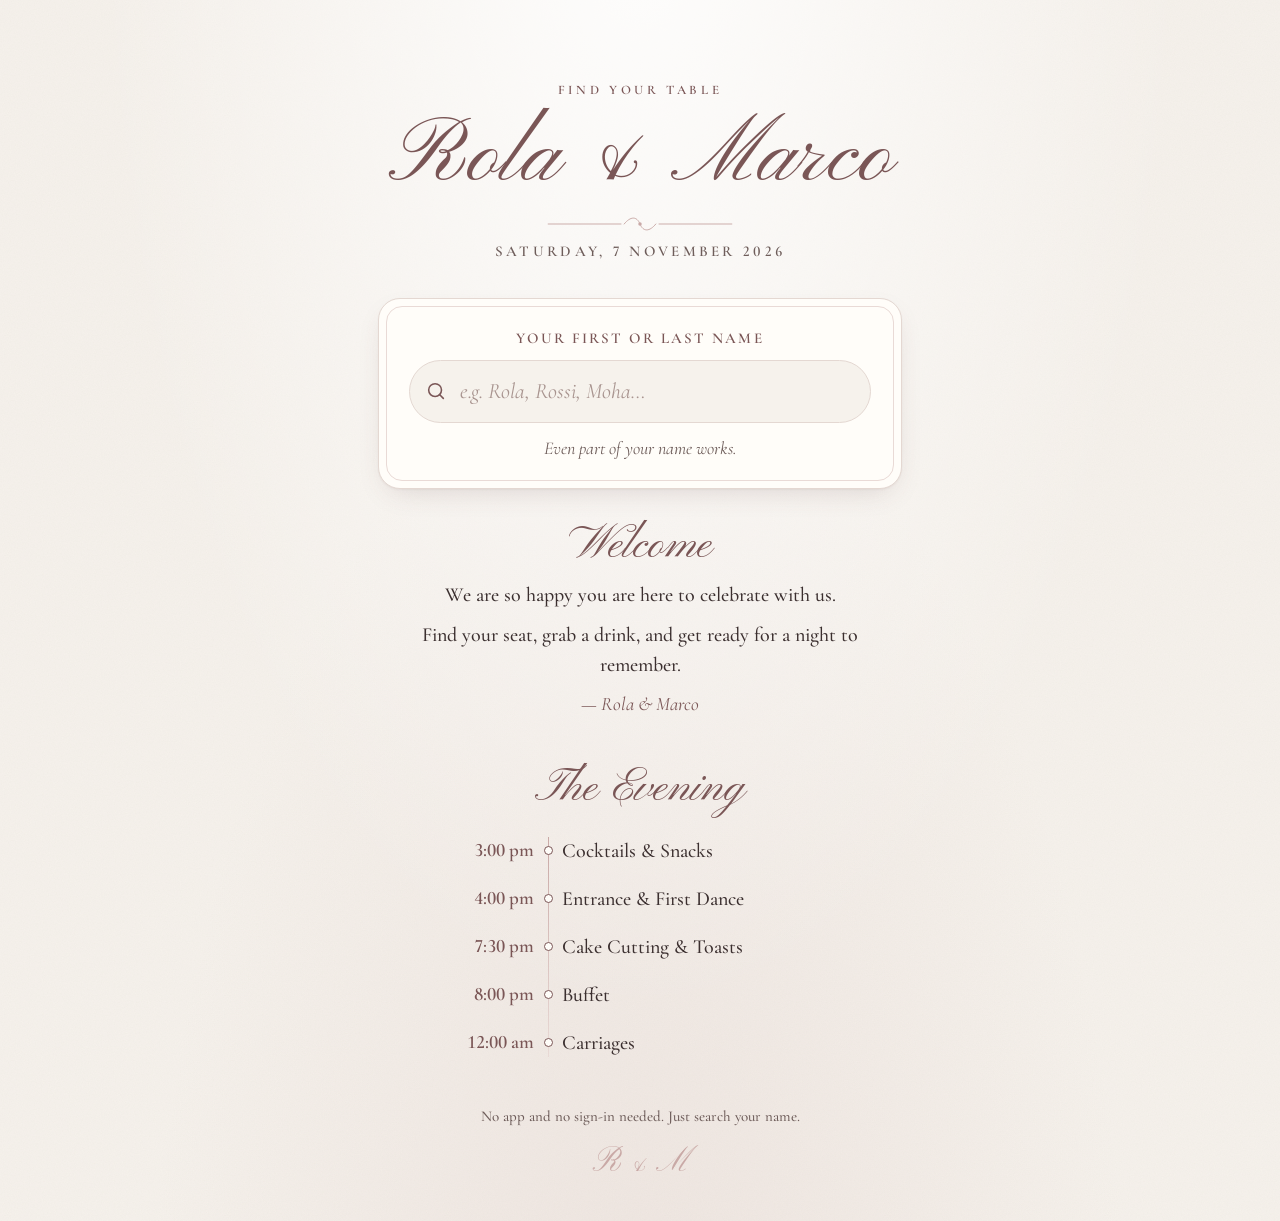
==== index.html @ c7ecb1b9 "find ur table page and skeleton" ====
<!doctype html>
<html lang="en">
<head>
  <meta charset="utf-8">
  <meta name="viewport" content="width=device-width, initial-scale=1, viewport-fit=cover">
  <meta name="robots" content="noindex, nofollow">
  <meta name="theme-color" content="#F6F2EC">
  <meta name="format-detection" content="telephone=no">
  <title>Rola &amp; Marco · Find your table</title>
  <meta name="description" content="Find your table at Rola &amp; Marco's wedding.">
  <link rel="icon" href="data:image/svg+xml,%3Csvg xmlns='http://www.w3.org/2000/svg' viewBox='0 0 64 64'%3E%3Ccircle cx='32' cy='32' r='30' fill='%23F6F2EC' stroke='%237A5656' stroke-width='2'/%3E%3Ctext x='32' y='42' font-family='Georgia,serif' font-size='26' font-style='italic' text-anchor='middle' fill='%237A5656'%3ER%26amp;M%3C/text%3E%3C/svg%3E">
  <link rel="preload" href="fonts/pinyon-script-latin-400-normal.woff2" as="font" type="font/woff2" crossorigin>
  <link rel="preload" href="fonts/cormorant-garamond-latin-500-normal.woff2" as="font" type="font/woff2" crossorigin>
  <link rel="stylesheet" href="style.css">
</head>
<body>
  <main class="page">

    <header class="hero">
      <p class="eyebrow">Find your table</p>
      <h1 class="couple" id="couple">Rola &amp; Marco</h1>
      <svg class="flourish" viewBox="0 0 240 24" aria-hidden="true">
        <path d="M4 12 H96" />
        <path d="M144 12 H236" />
        <path d="M100 12 C108 2, 116 2, 120 12 C124 22, 132 22, 140 12" />
        <circle cx="120" cy="12" r="2.2" />
      </svg>
      <p class="date" id="date">Saturday, 7 November 2026</p>
      <p class="venue" id="venue" hidden></p>
    </header>

    <section class="finder" aria-labelledby="finder-title">
      <h2 id="finder-title" class="visually-hidden">Search for your name</h2>

      <div id="remembered" class="remembered" hidden></div>

      <form class="search" role="search" autocomplete="off" onsubmit="return false">
        <label for="q" class="search-label">Your first or last name</label>
        <div class="search-field">
          <svg class="search-icon" viewBox="0 0 24 24" aria-hidden="true"><circle cx="11" cy="11" r="7"/><path d="M20 20l-4.2-4.2"/></svg>
          <input id="q" name="q" type="search"
                 placeholder="e.g. Rola, Rossi, Moha…"
                 autocomplete="off" autocorrect="off" autocapitalize="words"
                 spellcheck="false" enterkeyhint="search" maxlength="60"
                 aria-describedby="status" aria-controls="results">
          <button type="button" class="clear" id="clear" aria-label="Clear search" hidden>
            <svg viewBox="0 0 24 24" aria-hidden="true"><path d="M6 6l12 12M18 6L6 18"/></svg>
          </button>
        </div>
      </form>

      <p id="status" class="status" aria-live="polite">Even part of your name works.</p>
      <div id="results" class="results"></div>
    </section>

    <section class="panel welcome" id="welcome" hidden>
      <h2 class="panel-title" id="welcome-title">Welcome</h2>
      <div class="welcome-text" id="welcome-text"></div>
      <p class="signature" id="welcome-signature"></p>
      <ul class="info-chips" id="welcome-extras"></ul>
    </section>

    <section class="panel schedule" id="schedule" hidden>
      <h2 class="panel-title" id="schedule-title">The Evening</h2>
      <ol class="timeline" id="timeline"></ol>
    </section>

    <footer class="foot">
      <p>No app and no sign-in needed. Just search your name.</p>
      <p class="monogram" aria-hidden="true">R <span>&amp;</span> M</p>
    </footer>
  </main>

  <noscript>
    <p class="noscript">Please enable JavaScript to search, or ask at the welcome desk for your table.</p>
  </noscript>

  <script src="config.js"></script>
  <script src="app.js" defer></script>
</body>
</html>
---- style.css ----
/* ───────── Fonts (self-hosted, work without Google) ───────── */
@font-face { font-family: "Pinyon Script"; font-style: normal; font-weight: 400; font-display: swap;
  src: url("fonts/pinyon-script-latin-400-normal.woff2") format("woff2"); }

@font-face { font-family: "Cormorant Garamond"; font-style: normal; font-weight: 400; font-display: swap;
  src: url("fonts/cormorant-garamond-latin-400-normal.woff2") format("woff2");
  unicode-range: U+0000-00FF, U+0131, U+0152-0153, U+02BB-02BC, U+02C6, U+02DA, U+02DC, U+2000-206F, U+20AC, U+2122, U+2191, U+2193, U+2212, U+2215, U+FEFF, U+FFFD; }
@font-face { font-family: "Cormorant Garamond"; font-style: normal; font-weight: 400; font-display: swap;
  src: url("fonts/cormorant-garamond-latin-ext-400-normal.woff2") format("woff2");
  unicode-range: U+0100-02AF, U+0304, U+0308, U+0329, U+1E00-1E9F, U+1EF2-1EFF, U+2020, U+20A0-20AB, U+20AD-20C0, U+2113, U+2C60-2C7F, U+A720-A7FF; }
@font-face { font-family: "Cormorant Garamond"; font-style: normal; font-weight: 500; font-display: swap;
  src: url("fonts/cormorant-garamond-latin-500-normal.woff2") format("woff2");
  unicode-range: U+0000-00FF, U+0131, U+0152-0153, U+02BB-02BC, U+02C6, U+02DA, U+02DC, U+2000-206F, U+20AC, U+2122, U+2191, U+2193, U+2212, U+2215, U+FEFF, U+FFFD; }
@font-face { font-family: "Cormorant Garamond"; font-style: normal; font-weight: 500; font-display: swap;
  src: url("fonts/cormorant-garamond-latin-ext-500-normal.woff2") format("woff2");
  unicode-range: U+0100-02AF, U+0304, U+0308, U+0329, U+1E00-1E9F, U+1EF2-1EFF, U+2020, U+20A0-20AB, U+20AD-20C0, U+2113, U+2C60-2C7F, U+A720-A7FF; }
@font-face { font-family: "Cormorant Garamond"; font-style: normal; font-weight: 600; font-display: swap;
  src: url("fonts/cormorant-garamond-latin-600-normal.woff2") format("woff2");
  unicode-range: U+0000-00FF, U+0131, U+0152-0153, U+02BB-02BC, U+02C6, U+02DA, U+02DC, U+2000-206F, U+20AC, U+2122, U+2191, U+2193, U+2212, U+2215, U+FEFF, U+FFFD; }
@font-face { font-family: "Cormorant Garamond"; font-style: normal; font-weight: 600; font-display: swap;
  src: url("fonts/cormorant-garamond-latin-ext-600-normal.woff2") format("woff2");
  unicode-range: U+0100-02AF, U+0304, U+0308, U+0329, U+1E00-1E9F, U+1EF2-1EFF, U+2020, U+20A0-20AB, U+20AD-20C0, U+2113, U+2C60-2C7F, U+A720-A7FF; }
@font-face { font-family: "Cormorant Garamond"; font-style: italic; font-weight: 400; font-display: swap;
  src: url("fonts/cormorant-garamond-latin-400-italic.woff2") format("woff2");
  unicode-range: U+0000-00FF, U+0131, U+0152-0153, U+02BB-02BC, U+02C6, U+02DA, U+02DC, U+2000-206F, U+20AC, U+2122, U+2191, U+2193, U+2212, U+2215, U+FEFF, U+FFFD; }
@font-face { font-family: "Cormorant Garamond"; font-style: italic; font-weight: 400; font-display: swap;
  src: url("fonts/cormorant-garamond-latin-ext-400-italic.woff2") format("woff2");
  unicode-range: U+0100-02AF, U+0304, U+0308, U+0329, U+1E00-1E9F, U+1EF2-1EFF, U+2020, U+20A0-20AB, U+20AD-20C0, U+2113, U+2C60-2C7F, U+A720-A7FF; }

/* ───────── Palette ───────── */
:root {
  --paper: #F6F2EC;
  --paper-deep: #EFE8DF;
  --card: #FFFDF9;
  --ink: #3B2F2F;
  --ink-soft: #6E5D5A;
  --mauve: #7A5656;
  --mauve-deep: #5E4040;
  --rose: #C9A9A6;
  --rose-soft: #E9DAD6;
  --line: #E4D8D2;
  --shadow: 0 1px 2px rgba(94, 64, 64, .06), 0 10px 30px -12px rgba(94, 64, 64, .22);
  --radius: 22px;
  --serif: "Cormorant Garamond", "Iowan Old Style", Georgia, "Times New Roman", serif;
  --script: "Pinyon Script", "Snell Roundhand", "Apple Chancery", cursive;
}

*, *::before, *::after { box-sizing: border-box; }
html { -webkit-text-size-adjust: 100%; }
body {
  margin: 0;
  min-height: 100svh;
  color: var(--ink);
  font-family: var(--serif);
  font-weight: 500;
  font-size: 19px;
  line-height: 1.5;
  font-variant-numeric: lining-nums;
  background-color: var(--paper);
  /* soft vignette + fine paper grain */
  background-image:
    radial-gradient(ellipse at 50% -10%, rgba(255,255,255,.9), rgba(255,255,255,0) 60%),
    radial-gradient(ellipse at 50% 120%, rgba(201,169,166,.18), rgba(201,169,166,0) 55%),
    url("data:image/svg+xml,%3Csvg xmlns='http://www.w3.org/2000/svg' width='220' height='220'%3E%3Cfilter id='n'%3E%3CfeTurbulence type='fractalNoise' baseFrequency='.85' numOctaves='3' stitchTiles='stitch'/%3E%3CfeColorMatrix values='0 0 0 0 .45 0 0 0 0 .34 0 0 0 0 .32 0 0 0 .07 0'/%3E%3C/filter%3E%3Crect width='100%25' height='100%25' filter='url(%23n)'/%3E%3C/svg%3E");
}

.page {
  max-width: 560px;
  margin: 0 auto;
  padding: max(28px, env(safe-area-inset-top)) 18px max(32px, env(safe-area-inset-bottom));
}

.visually-hidden {
  position: absolute !important; width: 1px; height: 1px; overflow: hidden;
  clip: rect(0 0 0 0); white-space: nowrap;
}

/* ───────── Hero ───────── */
.hero { text-align: center; padding: 18px 0 10px; }
.eyebrow {
  display: inline-block;
  margin: 0 0 6px;
  font-size: 13px;
  letter-spacing: .28em;
  text-transform: uppercase;
  color: var(--mauve);
  font-weight: 600;
}
.couple {
  margin: 0;
  font-family: var(--script);
  font-weight: 400;
  font-size: clamp(46px, 13.5vw, 92px);
  white-space: nowrap;
  line-height: 1.12;
  color: var(--mauve);
  letter-spacing: .005em;
  padding: 0 .1em;
}
.flourish {
  display: block; width: 190px; height: 20px; margin: 4px auto 6px;
  fill: none; stroke: var(--rose); stroke-width: 1.2; stroke-linecap: round;
}
.flourish circle { fill: var(--rose); stroke: none; }
.date {
  margin: 0;
  font-size: 15px;
  letter-spacing: .22em;
  text-transform: uppercase;
  color: var(--ink-soft);
  font-weight: 600;
  font-variant-numeric: lining-nums;
}
.venue { margin: 4px 0 0; font-style: italic; color: var(--ink-soft); }

/* ───────── Search card ───────── */
.finder {
  margin-top: 26px;
  background: var(--card);
  border: 1px solid var(--line);
  border-radius: var(--radius);
  box-shadow: var(--shadow);
  padding: 22px 18px 20px;
  position: relative;
}
.finder::before {
  /* thin inset frame, like stationery */
  content: ""; position: absolute; inset: 7px;
  border: 1px solid var(--rose-soft); border-radius: calc(var(--radius) - 6px);
  pointer-events: none;
}
.search { position: relative; z-index: 1; }
.search-label {
  display: block; text-align: center;
  font-size: 15px; letter-spacing: .14em; text-transform: uppercase;
  color: var(--mauve); font-weight: 600; margin-bottom: 10px;
}
.search-field { position: relative; }
.search-icon {
  position: absolute; left: 16px; top: 50%; transform: translateY(-50%);
  width: 22px; height: 22px; fill: none; stroke: var(--mauve); stroke-width: 1.7; stroke-linecap: round;
}
#q {
  width: 100%;
  font: inherit;
  font-size: 22px;        /* ≥16px stops iOS from zooming */
  color: var(--ink);
  background: var(--paper);
  border: 1px solid var(--line);
  border-radius: 999px;
  padding: 14px 52px 14px 50px;
  outline: none;
  -webkit-appearance: none; appearance: none;
  transition: border-color .2s, box-shadow .2s, background .2s;
}
#q::placeholder { color: #A8948F; font-style: italic; }
#q::-webkit-search-cancel-button { display: none; }
#q:focus { border-color: var(--rose); background: #fff; box-shadow: 0 0 0 4px rgba(201,169,166,.25); }
.clear {
  position: absolute; right: 8px; top: 50%; transform: translateY(-50%);
  width: 40px; height: 40px; border-radius: 50%;
  border: 0; background: transparent; cursor: pointer;
  display: grid; place-items: center;
}
.clear[hidden] { display: none; }
.clear svg { width: 18px; height: 18px; stroke: var(--ink-soft); stroke-width: 1.8; stroke-linecap: round; }
.clear:focus-visible, .result:focus-visible, .suggestion:focus-visible, .link-btn:focus-visible {
  outline: 2px solid var(--mauve); outline-offset: 2px;
}

.status {
  position: relative; z-index: 1;
  text-align: center; margin: 12px 4px 0;
  color: var(--ink-soft); font-style: italic; font-weight: 400; font-size: 18px;
  min-height: 1.5em;
}
.status:empty { display: none; }

.results { position: relative; z-index: 1; }
.results:empty { display: none; }

/* ───────── Seat card (single match) ───────── */
.seat {
  margin-top: 14px;
  text-align: center;
  padding: 22px 16px 20px;
  border-radius: 18px;
  background:
    linear-gradient(180deg, rgba(233,218,214,.55), rgba(233,218,214,.15));
  border: 1px solid var(--rose-soft);
  animation: rise .45s cubic-bezier(.2,.7,.2,1) both;
}
.seat-hello { margin: 0; font-size: 18px; color: var(--ink-soft); font-style: italic; font-weight: 400; }
.seat-name { margin: 2px 0 10px; font-size: 26px; font-weight: 600; line-height: 1.2; }
.seat-label {
  margin: 0; font-size: 13px; letter-spacing: .3em; text-transform: uppercase;
  color: var(--mauve); font-weight: 600;
}
.seat-number {
  margin: 0; font-size: 88px; line-height: 1; font-weight: 500; color: var(--mauve-deep);
  font-variant-numeric: lining-nums;
}
.seat-number.is-text { font-size: 44px; line-height: 1.15; margin-top: 6px; }
.seat-tablename { margin: 4px 0 0; font-family: var(--script); font-size: 34px; color: var(--mauve); line-height: 1.2; }
.seat-actions { margin-top: 14px; display: flex; justify-content: center; gap: 4px 20px; flex-wrap: wrap; }

.link-btn {
  font: inherit; font-size: 17px; font-weight: 600; color: var(--mauve);
  background: none; border: 0; padding: 6px 2px; cursor: pointer;
  text-decoration: underline; text-decoration-color: var(--rose); text-underline-offset: 4px;
}

/* ───────── Result list (several matches) ───────── */
.result-list { list-style: none; margin: 12px 0 0; padding: 0; }
.result-list li + li { margin-top: 8px; }
.result {
  width: 100%;
  display: flex; align-items: center; justify-content: space-between; gap: 12px;
  font: inherit; text-align: left; color: var(--ink);
  background: #fff; border: 1px solid var(--line); border-radius: 14px;
  padding: 12px 14px 12px 18px; cursor: pointer;
  transition: border-color .15s, transform .15s, background .15s;
  animation: rise .3s ease both;
}
.result:hover { border-color: var(--rose); }
.result:active { transform: scale(.99); background: var(--paper); }
.result-name { font-size: 21px; font-weight: 500; line-height: 1.25; }
.result-name mark { background: none; color: var(--mauve); font-weight: 600; }
.result-alias { display: block; font-size: 15px; color: var(--ink-soft); font-style: italic; font-weight: 400; }
.result-table {
  flex: none; text-align: center; min-width: 64px;
  border-left: 1px solid var(--line); padding-left: 12px;
}
.result-table small { display: block; font-size: 11px; letter-spacing: .2em; text-transform: uppercase; color: var(--mauve); font-weight: 600; }
.result-table b { font-variant-numeric: lining-nums; display: block; font-size: 28px; font-weight: 500; line-height: 1.1; color: var(--mauve-deep); }
.result-table b.is-text { font-size: 18px; }
.more-note { text-align: center; margin: 10px 0 0; font-size: 16px; color: var(--ink-soft); font-style: italic; }

/* ───────── Not found / suggestions ───────── */
.notfound { margin-top: 12px; text-align: center; animation: rise .35s ease both; }
.notfound-title { margin: 0; font-size: 22px; font-weight: 600; color: var(--mauve-deep); }
.notfound p { margin: 6px 0 0; }
.suggestions { list-style: none; padding: 0; margin: 12px 0 4px; display: flex; flex-wrap: wrap; gap: 8px; justify-content: center; }
.suggestion {
  font: inherit; font-size: 19px; font-weight: 500; color: var(--mauve-deep);
  background: var(--rose-soft); border: 1px solid transparent; border-radius: 999px;
  padding: 8px 16px; cursor: pointer;
}
.suggestion:hover { border-color: var(--rose); }
.suggestion small { display: block; font-size: 14px; font-style: italic; font-weight: 400; color: var(--ink-soft); }
.tips { list-style: none; padding: 0; margin: 12px auto 0; max-width: 360px; text-align: left; font-size: 17px; color: var(--ink-soft); }
.tips li { padding-left: 20px; position: relative; }
.tips li::before { content: "❧"; position: absolute; left: 0; color: var(--rose); }

/* ───────── Remembered seat ───────── */
.remembered {
  position: relative; z-index: 1;
  margin: -4px 0 14px; text-align: center; font-size: 17px; color: var(--ink-soft);
}
.remembered b { color: var(--mauve-deep); font-weight: 600; }

/* ───────── Panels (welcome, schedule) ───────── */
.panel {
  margin-top: 30px;
  text-align: center;
  padding: 0 6px;
}
.panel-title {
  margin: 0 0 6px;
  font-family: var(--script); font-weight: 400;
  font-size: 46px; line-height: 1.2; color: var(--mauve);
}
.welcome-text p { margin: 0 0 10px; font-size: 20px; }
.signature { margin: 4px 0 0; font-style: italic; color: var(--mauve); font-weight: 500; }
.info-chips { list-style: none; padding: 0; margin: 14px 0 0; display: flex; flex-wrap: wrap; gap: 8px; justify-content: center; }
.info-chips li {
  font-size: 16px; background: rgba(255,253,249,.8); border: 1px solid var(--line);
  border-radius: 999px; padding: 6px 14px; color: var(--ink-soft);
}
.info-chips b { color: var(--ink); font-weight: 600; }

.timeline {
  list-style: none; margin: 10px auto 0; padding: 0; max-width: 380px; text-align: left;
  position: relative;
}
.timeline::before {
  content: ""; position: absolute; left: 98px; top: 10px; bottom: 10px;
  width: 1px; background: linear-gradient(var(--rose), var(--rose-soft));
}
.timeline li { display: grid; grid-template-columns: 84px 1fr; column-gap: 28px; padding: 9px 0; position: relative; }
.timeline li::before {
  content: ""; position: absolute; left: 94px; top: 19px;
  width: 9px; height: 9px; border-radius: 50%;
  background: var(--card); border: 1.5px solid var(--mauve);
}
.timeline li.is-now::before { background: var(--mauve); box-shadow: 0 0 0 4px rgba(122,86,86,.18); }
.timeline time { white-space: nowrap; text-align: right; font-weight: 600; color: var(--mauve); font-variant-numeric: lining-nums tabular-nums; }
.timeline .t-title { font-size: 20px; }
.timeline .t-note { display: block; font-size: 16px; color: var(--ink-soft); font-style: italic; font-weight: 400; }

/* ───────── Footer ───────── */
.foot { margin-top: 38px; text-align: center; color: var(--ink-soft); font-size: 15px; }
.foot p { margin: 0; }
.monogram { margin-top: 10px !important; font-family: var(--script); font-size: 34px; color: var(--rose); }
.monogram span { font-size: .8em; }

.noscript { text-align: center; padding: 16px; }

@keyframes rise { from { opacity: 0; transform: translateY(8px); } to { opacity: 1; transform: none; } }

@media (prefers-reduced-motion: reduce) {
  *, *::before, *::after { animation: none !important; transition: none !important; }
}

@media (min-width: 600px) {
  .page { padding-top: 56px; }
  .finder { padding: 28px 30px 26px; }
}
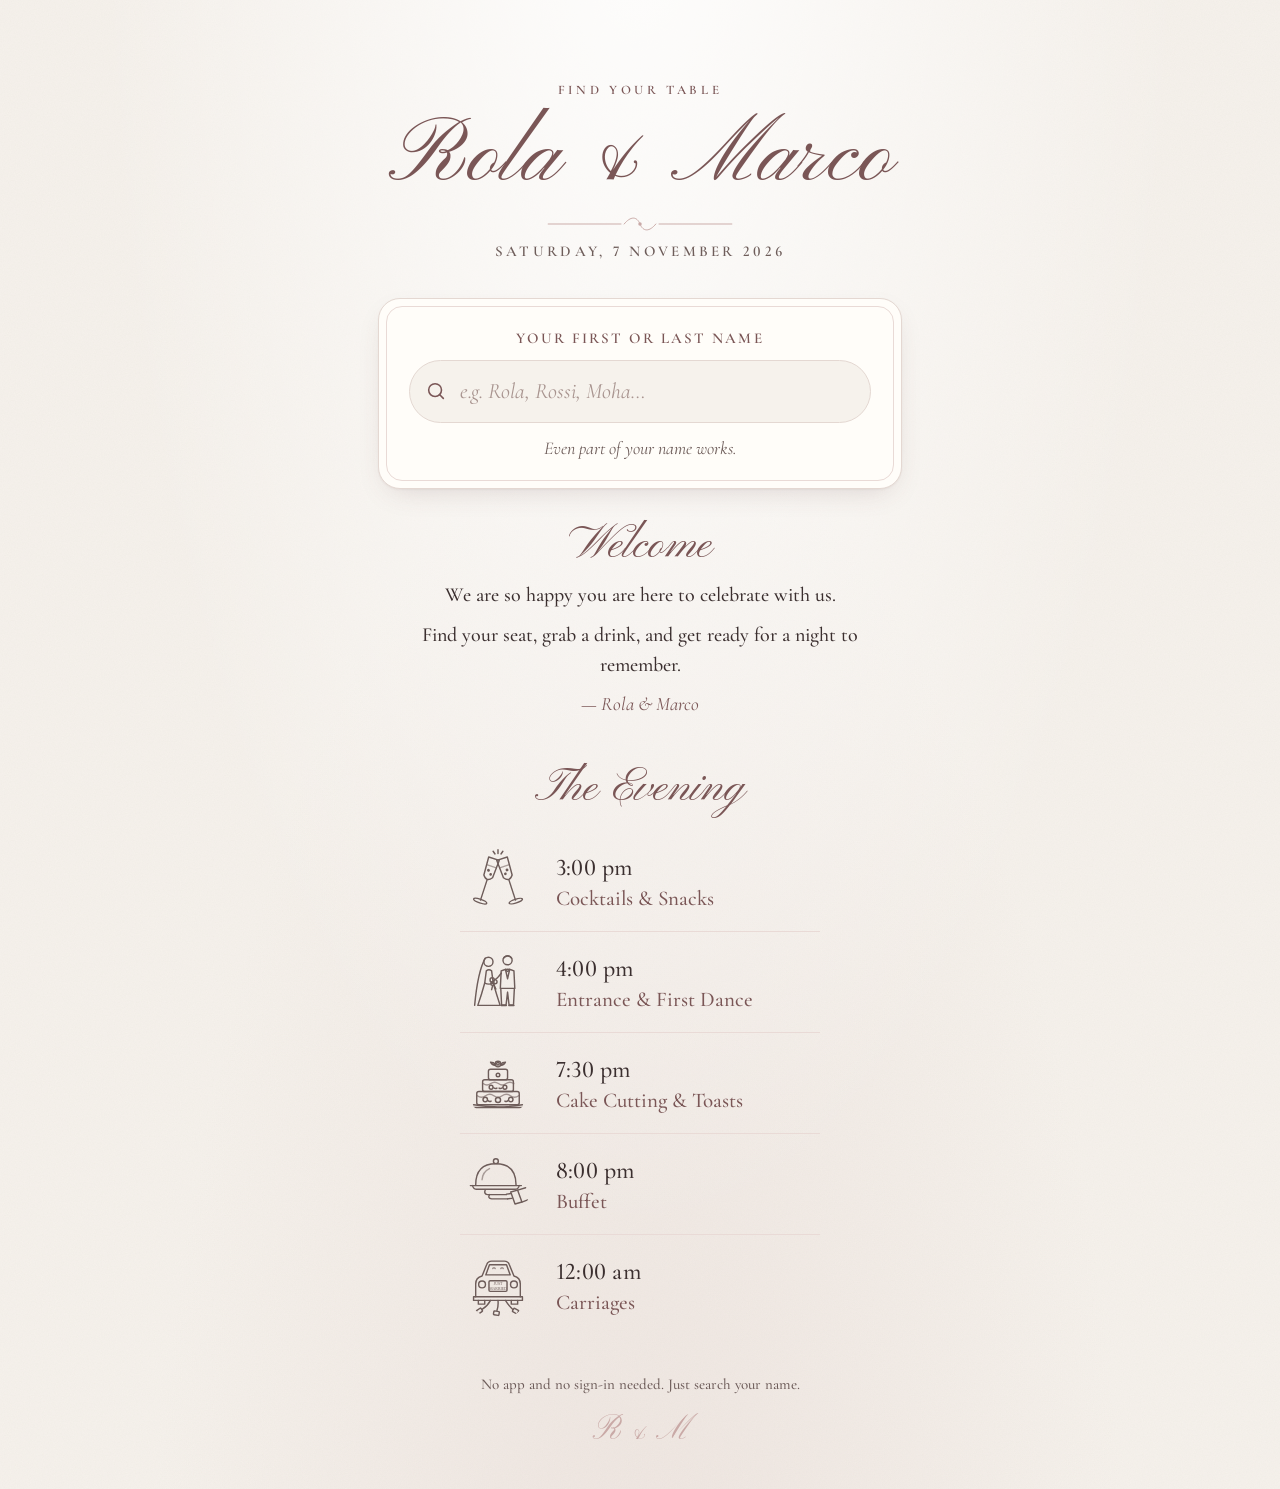
==== commit 850fa529: "small tweaks" ====
--- a/index.html
+++ b/index.html
@@ -76,6 +76,7 @@
   </noscript>
 
   <script src="config.js"></script>
+  <script src="icons.js"></script>
   <script src="app.js" defer></script>
 </body>
 </html>
--- a/style.css
+++ b/style.css
@@ -279,24 +279,31 @@
 }
 .info-chips b { color: var(--ink); font-weight: 600; }
 
-.timeline {
-  list-style: none; margin: 10px auto 0; padding: 0; max-width: 380px; text-align: left;
-  position: relative;
-}
-.timeline::before {
-  content: ""; position: absolute; left: 98px; top: 10px; bottom: 10px;
-  width: 1px; background: linear-gradient(var(--rose), var(--rose-soft));
-}
-.timeline li { display: grid; grid-template-columns: 84px 1fr; column-gap: 28px; padding: 9px 0; position: relative; }
-.timeline li::before {
-  content: ""; position: absolute; left: 94px; top: 19px;
-  width: 9px; height: 9px; border-radius: 50%;
-  background: var(--card); border: 1.5px solid var(--mauve);
-}
-.timeline li.is-now::before { background: var(--mauve); box-shadow: 0 0 0 4px rgba(122,86,86,.18); }
-.timeline time { white-space: nowrap; text-align: right; font-weight: 600; color: var(--mauve); font-variant-numeric: lining-nums tabular-nums; }
-.timeline .t-title { font-size: 20px; }
-.timeline .t-note { display: block; font-size: 16px; color: var(--ink-soft); font-style: italic; font-weight: 400; }
+.timeline { list-style: none; margin: 14px auto 0; padding: 0; max-width: 360px; text-align: left; }
+.timeline li {
+  display: grid; grid-template-columns: 76px 1fr; column-gap: 20px; align-items: center;
+  padding: 12px 0;
+}
+.timeline li + li { border-top: 1px solid var(--rose-soft); }
+.t-icon {
+  width: 76px; height: 76px; color: var(--ink-soft);
+  fill: none; stroke: currentColor; stroke-width: 1.35; stroke-linecap: round; stroke-linejoin: round;
+  border-radius: 50%; padding: 4px;
+  transition: background .3s, color .3s;
+}
+.t-dot { display: block; width: 12px; height: 12px; margin: 0 auto; padding: 0; border: 1.5px solid var(--mauve); }
+.timeline time {
+  display: inline-block; font-size: 24px; font-weight: 500; color: var(--ink);
+  font-variant-numeric: lining-nums; white-space: nowrap; letter-spacing: .01em;
+}
+.t-title { display: block; font-size: 21px; color: var(--mauve); line-height: 1.25; }
+.t-note { display: block; font-size: 16px; color: var(--ink-soft); font-style: italic; font-weight: 400; }
+.t-now {
+  display: inline-block; margin-left: 8px; vertical-align: 3px;
+  font-size: 11px; letter-spacing: .2em; text-transform: uppercase; font-weight: 600;
+  color: var(--card); background: var(--mauve); border-radius: 999px; padding: 2px 9px;
+}
+.timeline li.is-now .t-icon { background: var(--rose-soft); color: var(--mauve-deep); }
 
 /* ───────── Footer ───────── */
 .foot { margin-top: 38px; text-align: center; color: var(--ink-soft); font-size: 15px; }
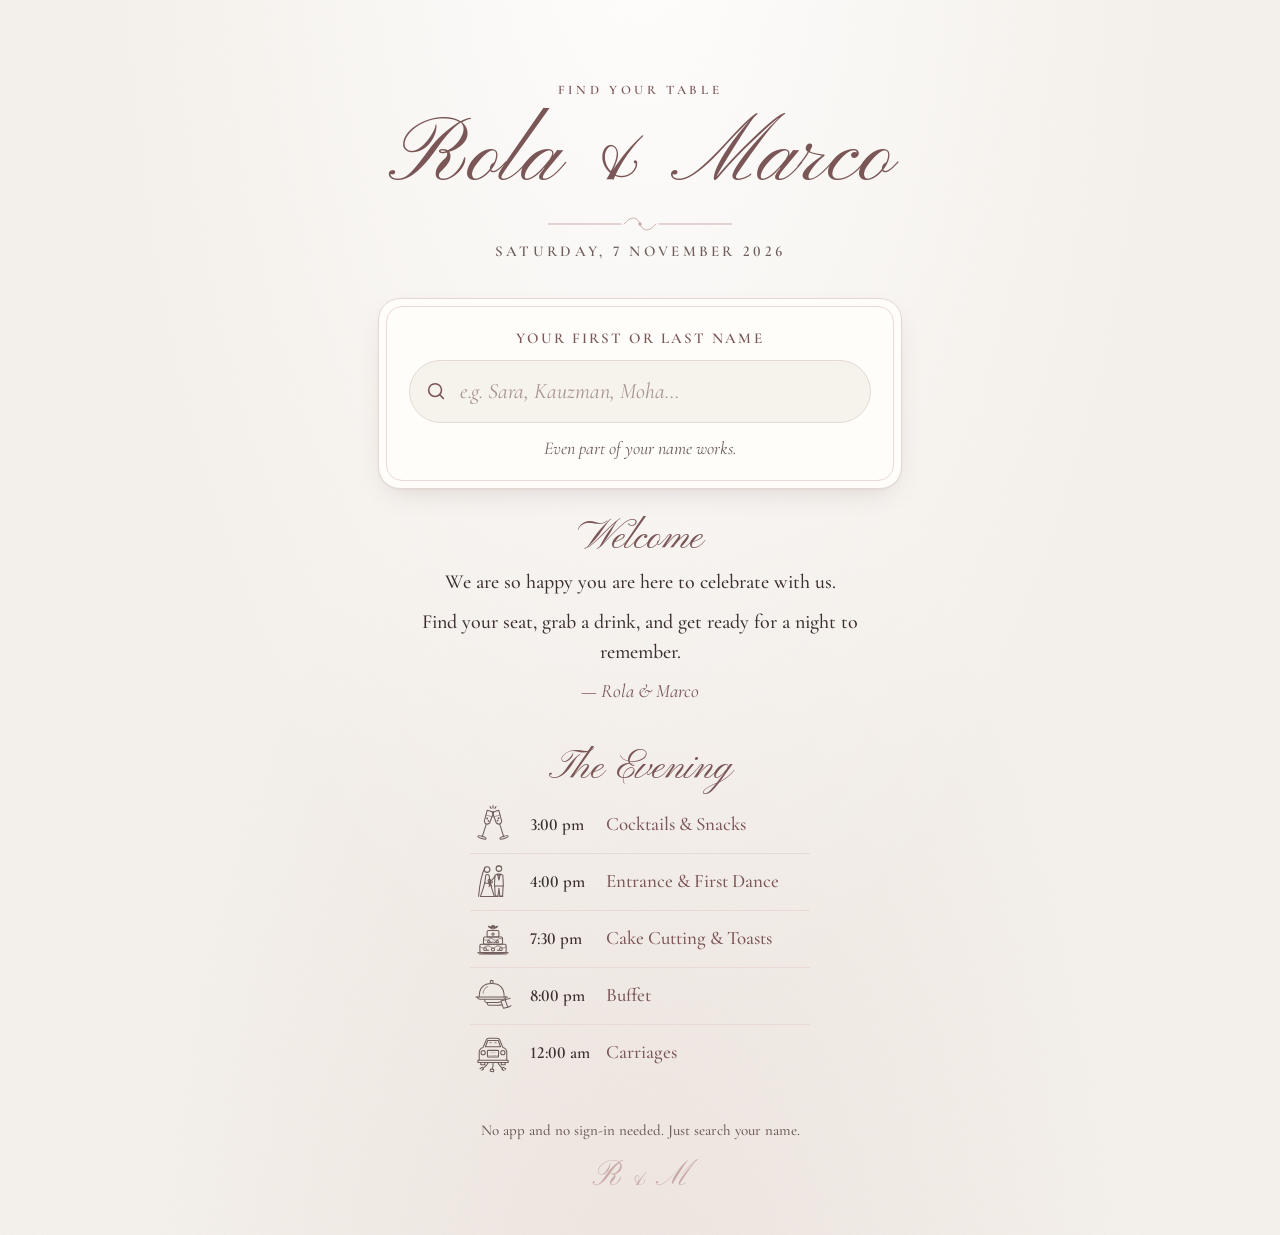
==== commit 96d6717d: "Compact timeline, new examples" ====
--- a/index.html
+++ b/index.html
@@ -32,14 +32,12 @@
     <section class="finder" aria-labelledby="finder-title">
       <h2 id="finder-title" class="visually-hidden">Search for your name</h2>
 
-      <div id="remembered" class="remembered" hidden></div>
-
       <form class="search" role="search" autocomplete="off" onsubmit="return false">
         <label for="q" class="search-label">Your first or last name</label>
         <div class="search-field">
           <svg class="search-icon" viewBox="0 0 24 24" aria-hidden="true"><circle cx="11" cy="11" r="7"/><path d="M20 20l-4.2-4.2"/></svg>
           <input id="q" name="q" type="search"
-                 placeholder="e.g. Rola, Rossi, Moha…"
+                 placeholder="e.g. Sara, Kauzman, Moha…"
                  autocomplete="off" autocorrect="off" autocapitalize="words"
                  spellcheck="false" enterkeyhint="search" maxlength="60"
                  aria-describedby="status" aria-controls="results">
--- a/style.css
+++ b/style.css
@@ -252,23 +252,16 @@
 .tips li { padding-left: 20px; position: relative; }
 .tips li::before { content: "❧"; position: absolute; left: 0; color: var(--rose); }
 
-/* ───────── Remembered seat ───────── */
-.remembered {
-  position: relative; z-index: 1;
-  margin: -4px 0 14px; text-align: center; font-size: 17px; color: var(--ink-soft);
-}
-.remembered b { color: var(--mauve-deep); font-weight: 600; }
-
 /* ───────── Panels (welcome, schedule) ───────── */
 .panel {
-  margin-top: 30px;
+  margin-top: 26px;
   text-align: center;
   padding: 0 6px;
 }
 .panel-title {
   margin: 0 0 6px;
   font-family: var(--script); font-weight: 400;
-  font-size: 46px; line-height: 1.2; color: var(--mauve);
+  font-size: 40px; line-height: 1.15; color: var(--mauve);
 }
 .welcome-text p { margin: 0 0 10px; font-size: 20px; }
 .signature { margin: 4px 0 0; font-style: italic; color: var(--mauve); font-weight: 500; }
@@ -279,29 +272,29 @@
 }
 .info-chips b { color: var(--ink); font-weight: 600; }
 
-.timeline { list-style: none; margin: 14px auto 0; padding: 0; max-width: 360px; text-align: left; }
+.timeline { list-style: none; margin: 6px auto 0; padding: 0; max-width: 340px; text-align: left; }
 .timeline li {
-  display: grid; grid-template-columns: 76px 1fr; column-gap: 20px; align-items: center;
-  padding: 12px 0;
+  display: grid; grid-template-columns: 46px 1fr; column-gap: 14px; align-items: center;
+  padding: 5px 0;
 }
 .timeline li + li { border-top: 1px solid var(--rose-soft); }
 .t-icon {
-  width: 76px; height: 76px; color: var(--ink-soft);
-  fill: none; stroke: currentColor; stroke-width: 1.35; stroke-linecap: round; stroke-linejoin: round;
-  border-radius: 50%; padding: 4px;
+  width: 46px; height: 46px; color: var(--ink-soft);
+  fill: none; stroke: currentColor; stroke-width: 1.6; stroke-linecap: round; stroke-linejoin: round;
+  border-radius: 50%; padding: 2px;
   transition: background .3s, color .3s;
 }
-.t-dot { display: block; width: 12px; height: 12px; margin: 0 auto; padding: 0; border: 1.5px solid var(--mauve); }
+.t-dot { display: block; width: 10px; height: 10px; margin: 0 auto; padding: 0; border: 1.5px solid var(--mauve); }
+.t-body { display: flex; align-items: baseline; gap: 10px; flex-wrap: wrap; }
 .timeline time {
-  display: inline-block; font-size: 24px; font-weight: 500; color: var(--ink);
-  font-variant-numeric: lining-nums; white-space: nowrap; letter-spacing: .01em;
-}
-.t-title { display: block; font-size: 21px; color: var(--mauve); line-height: 1.25; }
-.t-note { display: block; font-size: 16px; color: var(--ink-soft); font-style: italic; font-weight: 400; }
+  flex: none; min-width: 66px; font-size: 17px; font-weight: 600; color: var(--ink);
+  font-variant-numeric: lining-nums; white-space: nowrap;
+}
+.t-title { font-size: 19px; color: var(--mauve); line-height: 1.25; }
+.t-note { flex-basis: 100%; font-size: 15px; color: var(--ink-soft); font-style: italic; font-weight: 400; margin-left: 76px; }
 .t-now {
-  display: inline-block; margin-left: 8px; vertical-align: 3px;
-  font-size: 11px; letter-spacing: .2em; text-transform: uppercase; font-weight: 600;
-  color: var(--card); background: var(--mauve); border-radius: 999px; padding: 2px 9px;
+  order: 3; font-size: 10px; letter-spacing: .18em; text-transform: uppercase; font-weight: 600;
+  color: var(--card); background: var(--mauve); border-radius: 999px; padding: 1px 8px; align-self: center;
 }
 .timeline li.is-now .t-icon { background: var(--rose-soft); color: var(--mauve-deep); }
 
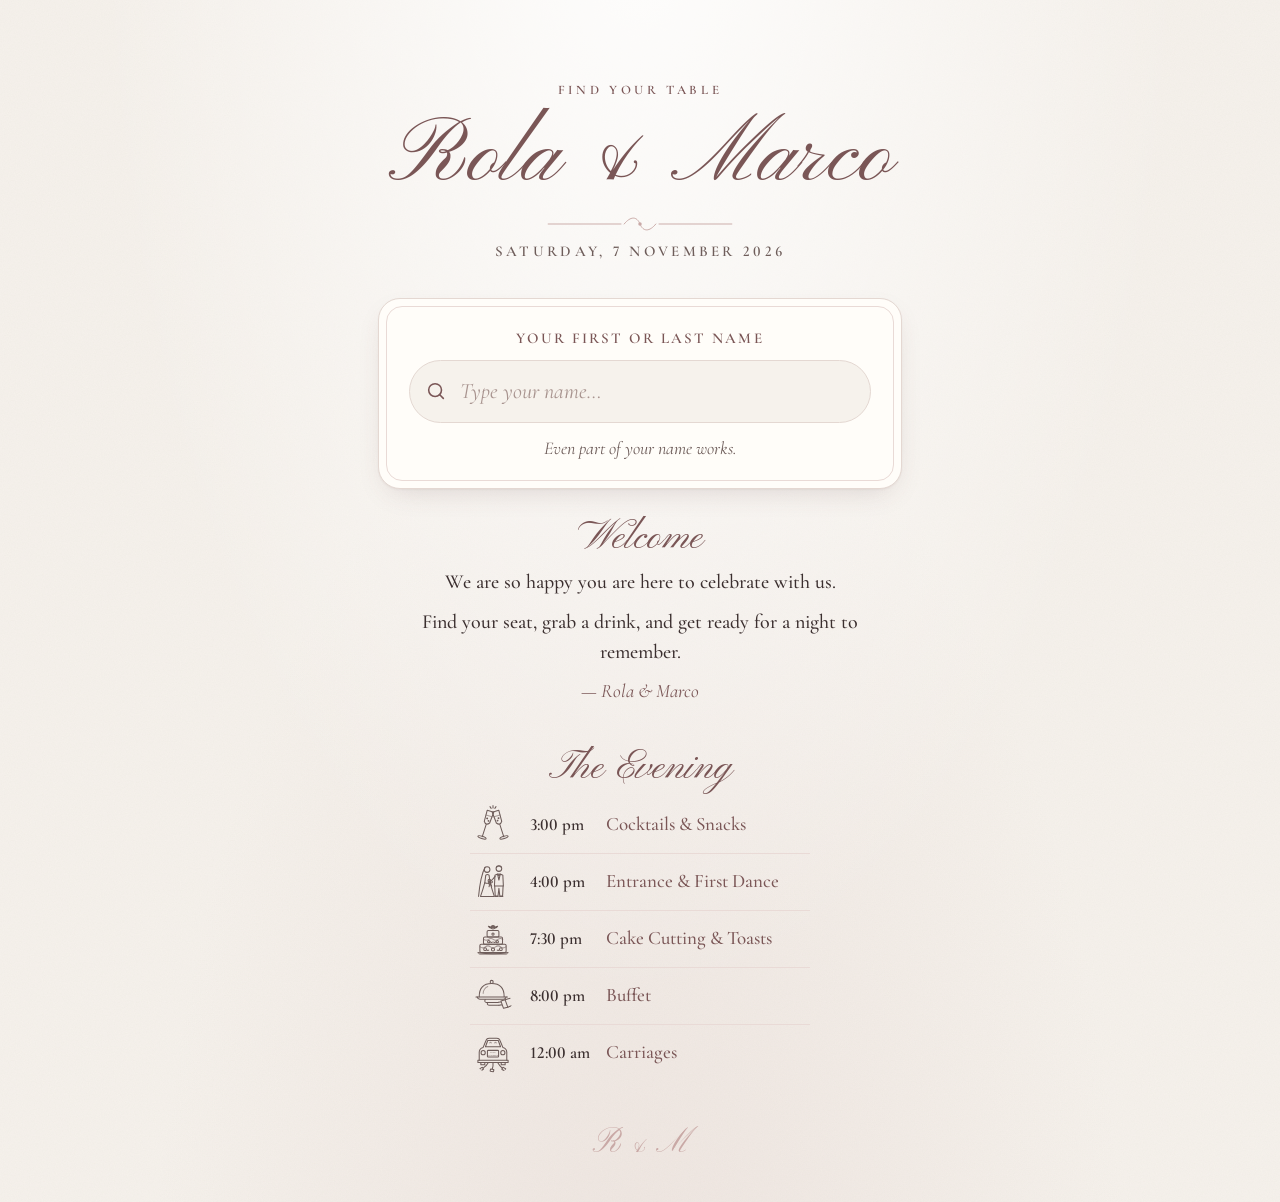
==== commit bb40e146: "Remove examples and footer note" ====
--- a/index.html
+++ b/index.html
@@ -37,7 +37,7 @@
         <div class="search-field">
           <svg class="search-icon" viewBox="0 0 24 24" aria-hidden="true"><circle cx="11" cy="11" r="7"/><path d="M20 20l-4.2-4.2"/></svg>
           <input id="q" name="q" type="search"
-                 placeholder="e.g. Sara, Kauzman, Moha…"
+                 placeholder="Type your name…"
                  autocomplete="off" autocorrect="off" autocapitalize="words"
                  spellcheck="false" enterkeyhint="search" maxlength="60"
                  aria-describedby="status" aria-controls="results">
@@ -64,7 +64,6 @@
     </section>
 
     <footer class="foot">
-      <p>No app and no sign-in needed. Just search your name.</p>
       <p class="monogram" aria-hidden="true">R <span>&amp;</span> M</p>
     </footer>
   </main>
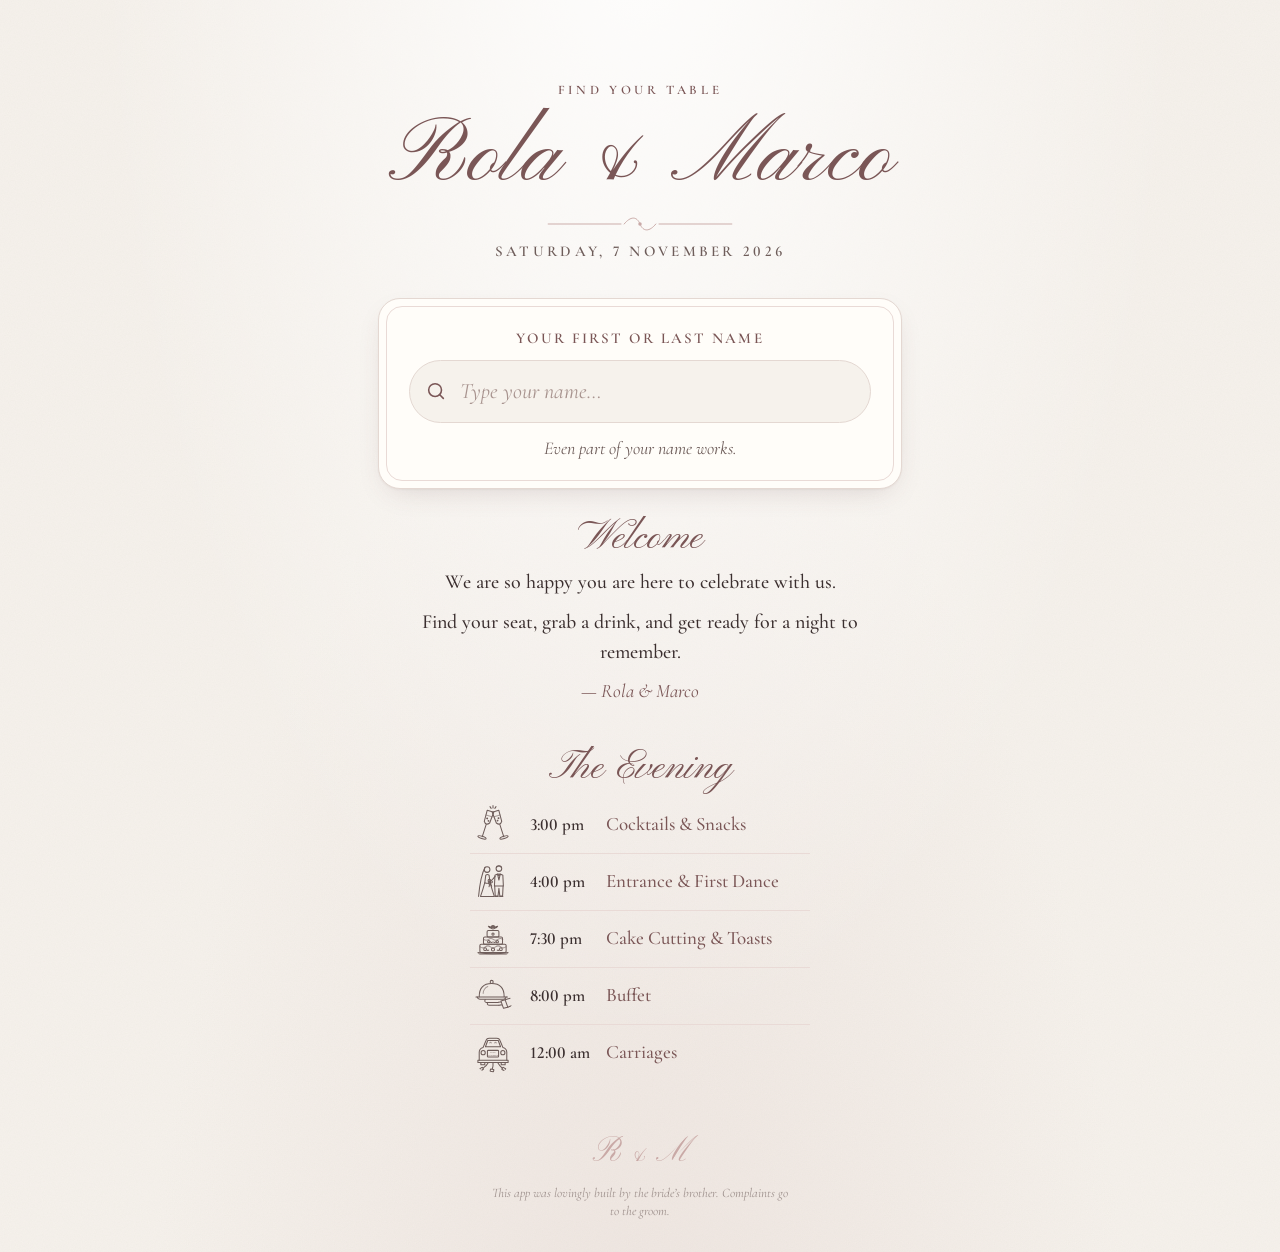
==== commit 0a19215c: "Easter eggs from the bride's brother" ====
--- a/index.html
+++ b/index.html
@@ -64,7 +64,8 @@
     </section>
 
     <footer class="foot">
-      <p class="monogram" aria-hidden="true">R <span>&amp;</span> M</p>
+      <button type="button" class="monogram" id="monogram" aria-label="A note from the bride’s brother">R <span>&amp;</span> M</button>
+      <p class="credit" id="credit">This app was lovingly built by the bride’s brother. Complaints go to the groom.</p>
     </footer>
   </main>
 
--- a/style.css
+++ b/style.css
@@ -210,6 +210,55 @@
   text-decoration: underline; text-decoration-color: var(--rose); text-underline-offset: 4px;
 }
 
+/* ───────── Seating plan in the seat card ───────── */
+.plan { margin: 16px -12px 0; }
+.plan-frame {
+  aspect-ratio: 784 / 472; width: 100%;
+  border-radius: 14px; overflow: hidden;
+  border: 1px solid var(--rose-soft); background: #F6F2EC;
+  box-shadow: inset 0 0 0 1px rgba(255,255,255,.6);
+}
+.plan-frame svg { display: block; width: 100%; height: 100%; }
+.plan-svg .num { display: none; }            /* only the guest's own table gets a number (the pin) */
+.plan-svg .table { transition: opacity .6s ease; }
+.plan-svg.has-active .table:not(.is-active) { opacity: .26; }
+.plan-svg .pin-body { fill: var(--mauve-deep); }
+.plan-svg .pin-face { fill: var(--mauve-deep); stroke: #FFFDF9; stroke-width: 2.4; }
+.plan-svg .pin-num { fill: #fff; font-family: var(--serif); font-weight: 700; font-size: 17px; }
+.plan-svg .is-active.reg .top { fill: var(--mauve); stroke: var(--mauve-deep); }
+.plan-svg .is-active.high .top { fill: #4E6375; stroke: #33475A; }
+.plan-svg .is-active .ch { fill: var(--rose-soft); }
+.plan-svg .ring {
+  fill: none; stroke: var(--mauve); stroke-width: 3;
+  transform-box: fill-box; transform-origin: center;
+  animation: ringpulse 2s ease-out infinite;
+}
+@keyframes ringpulse { 0% { transform: scale(.55); opacity: .9; } 100% { transform: scale(1.35); opacity: 0; } }
+.plan-frame { cursor: zoom-in; }
+.plan-frame:focus-visible { outline: 2px solid var(--mauve); outline-offset: 2px; }
+.plan-overlay {
+  position: fixed; inset: 0; z-index: 50;
+  display: flex; align-items: center; justify-content: center;
+  background: #F6F2EC; animation: rise .25s ease both;
+}
+.po-inner { flex: none; width: min(96vw, calc(96vh * 784 / 472)); aspect-ratio: 784 / 472; }
+.po-inner svg { display: block; width: 100%; height: 100%; }
+@media (orientation: portrait) {
+  .po-inner { width: min(94vh, calc(94vw * 784 / 472)); transform: rotate(90deg); }
+}
+.po-close {
+  position: fixed; top: max(12px, env(safe-area-inset-top)); right: 12px;
+  width: 46px; height: 46px; border-radius: 50%; border: 1px solid var(--line);
+  background: var(--card); box-shadow: var(--shadow); cursor: pointer;
+  display: grid; place-items: center;
+}
+.po-close svg { width: 20px; height: 20px; stroke: var(--ink); stroke-width: 1.8; stroke-linecap: round; fill: none; }
+html.po-open, html.po-open body { overflow: hidden; }
+.po-hint { display: none; position: fixed; left: 0; right: 0; bottom: max(14px, env(safe-area-inset-bottom));
+  margin: 0; text-align: center; font-size: 15px; font-style: italic; color: var(--ink-soft); }
+@media (orientation: portrait) { .po-hint { display: block; } }
+.plan-caption { margin: 8px 0 0; font-size: 15px; font-style: italic; color: var(--ink-soft); }
+
 /* ───────── Result list (several matches) ───────── */
 .result-list { list-style: none; margin: 12px 0 0; padding: 0; }
 .result-list li + li { margin-top: 8px; }
@@ -301,10 +350,60 @@
 /* ───────── Footer ───────── */
 .foot { margin-top: 38px; text-align: center; color: var(--ink-soft); font-size: 15px; }
 .foot p { margin: 0; }
-.monogram { margin-top: 10px !important; font-family: var(--script); font-size: 34px; color: var(--rose); }
+.monogram {
+  margin-top: 10px; font-family: var(--script); font-size: 34px; color: var(--rose);
+  background: none; border: 0; padding: 4px 14px; cursor: pointer; line-height: 1.2;
+  -webkit-tap-highlight-color: transparent; transition: transform .15s, color .2s;
+}
+.monogram:active { transform: scale(.92); color: var(--mauve); }
+.monogram:focus-visible { outline: 2px solid var(--rose); outline-offset: 2px; border-radius: 10px; }
+.credit { margin: 6px auto 0 !important; max-width: 300px; font-size: 13px; font-style: italic; line-height: 1.4; color: var(--ink-soft); opacity: .62; }
+
+/* easter eggs */
+.seat-egg { margin: 12px auto 0; max-width: 300px; font-size: 17px; font-style: italic; color: var(--mauve); line-height: 1.4; }
+.egg-card { margin-top: 14px; text-align: center; padding: 18px 16px; border-radius: 16px; background: linear-gradient(180deg, rgba(233,218,214,.55), rgba(233,218,214,.15)); border: 1px solid var(--rose-soft); animation: rise .4s ease both; }
+.egg-card p { margin: 0; font-size: 19px; font-style: italic; color: var(--mauve-deep); }
+.egg-card .egg-mark { font-style: normal; font-size: 22px; color: var(--rose); margin-bottom: 4px; }
+.confetti {
+  position: fixed; z-index: 60; width: 9px; height: 13px; margin: -6px 0 0 -4px; pointer-events: none;
+  animation: confetti 1.9s cubic-bezier(.15,.7,.35,1) both;
+}
+@keyframes confetti {
+  0% { transform: translate(0, 0) rotate(0); opacity: 1; }
+  70% { opacity: 1; }
+  100% { transform: translate(var(--dx), calc(var(--dy) + 260px)) rotate(var(--rot)); opacity: 0; }
+}
+.egg-toast {
+  position: fixed; z-index: 59; left: 50%; top: 34%;
+  width: min(340px, calc(100vw - 32px)); transform: translateX(-50%);
+  background: var(--card); border: 1px solid var(--rose-soft); border-radius: 18px; box-shadow: var(--shadow);
+  padding: 16px 18px; text-align: center; animation: toastin .45s cubic-bezier(.2,.7,.2,1) both; cursor: pointer;
+}
+.egg-toast p { margin: 0; font-size: 19px; font-style: italic; color: var(--mauve-deep); line-height: 1.4; }
+.egg-toast.is-out { opacity: 0; transition: opacity .5s; }
+@keyframes toastin { from { opacity: 0; transform: translate(-50%, 16px); } to { opacity: 1; transform: translate(-50%, 0); } }
 .monogram span { font-size: .8em; }
 
 .noscript { text-align: center; padding: 16px; }
+
+/* tap hint on the first name in the list (shown once per visit) */
+.result { position: relative; }
+.result.hint { animation: hintglow 1.5s ease-in-out 2; border-color: var(--rose); }
+@keyframes hintglow {
+  0%, 100% { box-shadow: 0 0 0 0 rgba(122,86,86,0); }
+  45% { box-shadow: 0 0 0 6px rgba(201,169,166,.45), 0 4px 18px rgba(122,86,86,.18); }
+}
+.tap-ripple {
+  position: absolute; left: 46%; top: 50%; width: 22px; height: 22px; margin: -11px 0 0 -11px;
+  border-radius: 50%; background: rgba(122,86,86,.35); pointer-events: none;
+  animation: taprip 1.5s ease-out 2;
+}
+@keyframes taprip {
+  0% { transform: scale(.3); opacity: 0; }
+  20% { transform: scale(.55); opacity: 1; }
+  70% { transform: scale(1.9); opacity: 0; }
+  100% { transform: scale(1.9); opacity: 0; }
+}
 
 @keyframes rise { from { opacity: 0; transform: translateY(8px); } to { opacity: 1; transform: none; } }
 
